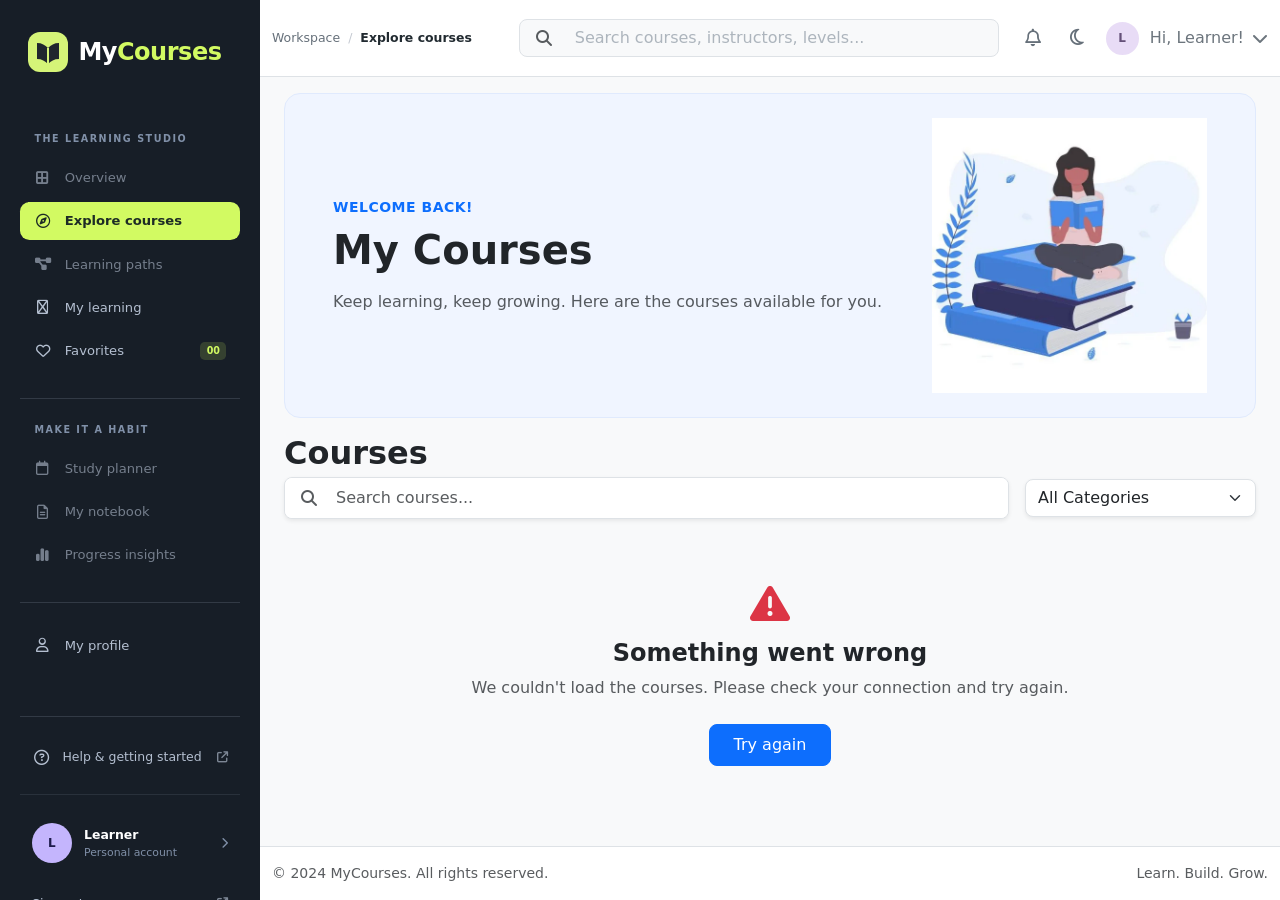
==== index.html @ ee472034 "feat: integrate ImpactMojo courses API with normalization layer and handle optional fields" ====
<!DOCTYPE html>
<html lang="en">
<head>
    <meta charset="UTF-8">
    <meta name="viewport" content="width=device-width, initial-scale=1.0">
    <title>Student Courses Dashboard</title>
    <link href="https://cdn.jsdelivr.net/npm/bootstrap@5.3.2/dist/css/bootstrap.min.css" rel="stylesheet">
    <link rel="stylesheet" href="https://cdnjs.cloudflare.com/ajax/libs/font-awesome/6.4.0/css/all.min.css">
    <link rel="stylesheet" href="css/style.css">
    <link rel="stylesheet" href="css/cards.css">
    <link rel="stylesheet" href="css/sidebar.css">
</head>
<body class="bg-light">
    <div class="app-shell">
        <aside class="sidebar-nav" id="mainSidebar" data-sidebar data-current="explore"></aside>

        <div class="app-content">
            <header class="navbar navbar-light bg-white border-bottom py-3 sticky-top">
                <div class="container">
                    <div class="header-container d-flex w-100 align-items-center gap-2 gap-md-3">

                        <button class="navbar-toggler border-0 shadow-none d-md-none flex-shrink-0"
                                type="button"
                                data-sidebar-toggle="mainSidebar"
                                aria-controls="mainSidebar"
                                aria-expanded="false"
                                aria-label="Toggle navigation">
                            <span class="navbar-toggler-icon"></span>
                        </button>

                        <nav class="app-breadcrumb" data-breadcrumb aria-label="Breadcrumb"></nav>

                        <div class="header-search" dir="ltr">
                            <div class="input-group rounded-3 overflow-hidden border bg-light">
                                <span class="input-group-text bg-transparent border-0 ps-3 text-muted">
                                    <i class="fa-solid fa-magnifying-glass"></i>
                                </span>
                                <input type="search"
                                       class="form-control border-0 shadow-none bg-transparent"
                                       placeholder="Search courses, instructors, levels..."
                                       aria-label="Global search">
                            </div>
                        </div>

                        <div class="header-actions">
                        <button class="app-icon-btn" type="button" aria-label="Notifications">
                            <i class="fa-regular fa-bell" aria-hidden="true"></i>
                        </button>

                        <button class="app-theme-toggle" type="button" aria-label="Toggle theme">
                            <i class="fa-regular fa-moon" aria-hidden="true"></i>
                        </button>

                            <div class="profile-section d-flex align-items-center gap-2 cursor-pointer flex-shrink-0">
                                <div class="avatar-icon">
                                    <span class="avatar-initials" id="header-avatar">L</span>
                                </div>
                                <span class="fw-medium text-secondary fs-6 d-none d-lg-inline" id="header-greeting-name">Hi, Learner!</span>
                                <i class="fa-solid fa-chevron-down text-secondary fs-6 d-none d-lg-inline"></i>
                            </div>
                        </div>

                    </div>
                </div>
            </header>

            <main class="app-main">
                <section class="container my-3">
                    <div class="welcome-card rounded-4 py-3 px-4 py-md-4 px-md-5">
                        <div class="row align-items-center gy-4">
                            <div class="col-12 col-md-7 col-lg-8">
                                <span class="welcome-badge fw-bold text-uppercase small d-block mb-2">
                                    WELCOME BACK!
                                </span>
                                <h1 class="fw-bold text-dark display-6 mb-3">
                                    My Courses
                                </h1>
                                <p class="text-muted fs-6 mb-0 pe-md-4">
                                    Keep learning, keep growing. Here are the courses available for you.
                                </p>
                            </div>

                            <div class="col-12 col-md-5 col-lg-4 text-center text-md-end">
                                <div class="book-img-wrapper">
                                    <img src="assets/images/hero-img.webp" alt="Online learning and courses illustration" class="book-img">
                                </div>
                            </div>
                        </div>
                    </div>
                </section>

                <section class="container my-3">
                    <h2 class="fw-bold text-dark mb-1">Courses</h2>
                    <p class="text-muted fs-6 mb-3 d-block d-lg-none">Discover and learn new skills</p>

                    <div class="row g-3 align-items-center">
                        <div class="col-12 col-md-8 col-lg-9">
                            <div class="input-group search-bar rounded-3 overflow-hidden border bg-white shadow-sm">
                                <span class="input-group-text bg-white border-0 ps-3 text-muted">
                                    <i class="fa-solid fa-magnifying-glass"></i>
                                </span>
                                <input type="text" id="search-input" class="form-control border-0 shadow-none py-2 px-2 text-muted" placeholder="Search courses...">
                                <button id="clear-search" class="btn btn-white border-0 text-muted d-none" type="button" aria-label="Clear search input">
                                    <i class="fa-solid fa-times"></i>
                                </button>
                            </div>
                        </div>

                        <div class="col-12 col-md-4 col-lg-3">
                            <select id="category-filter" class="form-select rounded-3 border shadow-sm" aria-label="Filter by category">
    <option value="All" selected>All Categories</option>
</select>
                        </div>
                    </div>
                </section>

                <section class="container my-3">
                    <div class="row g-4" id="courses-container"></div>
                    <div id="no-results" class="d-none text-center py-5 my-5">
                        <i class="fa-solid fa-magnifying-glass fs-1 text-primary-subtle mb-4"></i>
                        <h4 class="fw-bold text-dark mb-3">No courses found</h4>
                        <p class="text-muted mb-3">Try a different search term or choose another category.</p>
                        <button id="clear-filters" class="btn btn-outline-primary rounded-3 px-4 py-2 fw-medium" type="button">
                            Clear filters
                        </button>
                    </div>
                </section>
            </main>

            <footer class="bg-white border-top py-3 mt-auto">
                <div class="container d-flex flex-column flex-md-row justify-content-between align-items-center gap-2">
                    <span class="text-muted small">&copy; 2024 MyCourses. All rights reserved.</span>
                    <span class="text-muted small">Learn. Build. Grow.</span>
                </div>
            </footer>
        </div>
    </div>

    <div class="modal fade" id="course-details-modal" tabindex="-1" aria-labelledby="modal-title" aria-hidden="true">
        <div class="modal-dialog modal-dialog-centered modal-dialog-scrollable">
            <div class="modal-content rounded-4 border-0 shadow">
                <div class="modal-header">
                    <button type="button" class="btn-close ms-auto" data-bs-dismiss="modal" aria-label="Close"></button>
                </div>
                <div class="modal-body pt-0 px-4 pb-4">
                    <div class="row g-3 mb-4">
                        <div class="col-12 col-md-auto d-flex justify-content-center justify-content-md-start">
                            <div id="modal-icon"></div>
                        </div>
                        <div class="col-12 col-md">
                            <div class="text-center text-md-start mb-3">
                                <h4 id="modal-title" class="fw-bold text-dark mb-2"></h4>
                                <span id="modal-category-badge"></span>
                            </div>
                            <div class="d-flex flex-column gap-3">
                                <div class="modal-info-row">
                                    <i class="fa-solid fa-user text-secondary modal-icon-fixed"></i>
                                    <span class="label">Instructor</span>
                                    <span id="modal-instructor" class="value"></span>
                                </div>
                                <div class="modal-info-row">
                                    <i class="fa-solid fa-clock text-secondary modal-icon-fixed"></i>
                                    <span class="label">Duration</span>
                                    <span id="modal-duration" class="value"></span>
                                </div>
                                <div class="modal-info-row">
                                    <i class="fa-solid fa-chart-bar text-secondary modal-icon-fixed"></i>
                                    <span class="label">Level</span>
                                    <span id="modal-level" class="value"></span>
                                </div>
                            </div>
                        </div>
                    </div>
                    <hr class="my-3">
                    <div>
                        <h6 class="fw-bold text-dark mb-2">Description</h6>
                        <p id="modal-description" class="text-muted mb-0"></p>
                    </div>
                </div>
                <div class="modal-footer border-0 pt-0 px-4 pb-4 justify-content-center justify-content-md-end">
                    <button type="button" class="btn btn-primary rounded-3 fw-medium modal-close-btn" data-bs-dismiss="modal">Close</button>
                </div>
            </div>
        </div>
    </div>

    <script src="https://cdn.jsdelivr.net/npm/bootstrap@5.3.2/dist/js/bootstrap.bundle.min.js"></script>
    <script src="js/api.js"></script>
    <script src="js/profile-storage.js"></script>
    <script src="js/navigation.js"></script>
    <script src="js/course-card.js"></script>
    <script src="js/favorites-storage.js"></script>
    <script src="js/courses-api.js"></script>
    <script src="js/script.js"></script>
</body>
</html>
---- css/style.css ----
/* ==========================================================================
   Global Styles (style.css)
   ========================================================================== */

/* ----- Utilities ----- */
.cursor-pointer {
    cursor: pointer;
}

/* ==========================================================================
   Welcome Section (FED-04)
   ========================================================================== */
.welcome-card {
    background-color: #f0f5ff;
    border: 1px solid #e0eafd;
}

.welcome-badge {
    color: #0d6efd;
    letter-spacing: 0.5px;
}

.book-img-wrapper {
    width: 100%;
    max-width: 280px;
    margin: 0 auto;
}

@media (min-width: 768px) {
    .book-img-wrapper {
        margin: 0 0 0 auto;
    }
}

.book-img {
    width: 100%;
    height: auto;
    object-fit: contain;
    display: block;
}

@media (max-width: 767.98px) {
    .profile-section {
        margin-left: auto;
    }
}

/* ==========================================================================
   Courses Section (FED-09)
   ========================================================================== */
.card {
    padding: 1.5rem !important;
}

.card-title {
    margin-top: 0;
    line-height: 1.2;
}

.card .d-flex.align-items-center.gap-4.text-muted.small.mb-0 > div {
    white-space: nowrap;
}

.course-content {
    gap: 16px;
}

.course-header {
    display: grid;
    grid-template-columns: 80px 1fr;
    gap: 16px;
    align-items: start;
}

.course-icon,
.course-icon-mobile {
    width: 75px;
    height: 75px;
    font-size: 2.2rem;
}

.course-icon.bg-danger-subtle,
.course-icon-mobile.bg-danger-subtle {
    font-size: 1.6rem;
    font-weight: 800;
}

.course-info {
    min-width: 0;
}

.course-details {
    display: flex;
    flex-direction: column;
    gap: 12px;
}

.instructor,
.course-meta {
    color: #6c757d;
    font-size: 14px;
}

.instructor i,
.course-meta i {
    margin-right: 8px;
    width: 14px;
}

@media (min-width: 768px) and (max-width: 991.98px) {
    .card {
        padding: 1rem !important;
    }

    .course-content {
        display: grid;
        grid-template-columns: 56px 1fr;
        column-gap: 12px;
        row-gap: 8px;
    }

    .course-header {
        display: contents;
    }

    .course-icon {
        grid-column: 1;
        grid-row: 1;
        width: 56px;
        height: 56px;
        font-size: 1.5rem;
    }

    .course-icon.bg-danger-subtle {
        font-size: 1.1rem;
    }

    .course-info {
        grid-column: 2;
        grid-row: 1;
    }

    .course-details {
        grid-column: 2;
        grid-row: 2;
        gap: 6px;
    }

    .card-title {
        font-size: 1rem;
        line-height: 1.25;
        margin-bottom: 4px;
    }

    .instructor,
    .course-meta {
        font-size: 12px;
    }

    .instructor i,
    .course-meta i {
        margin-right: 4px;
        width: 12px;
    }

    .course-meta {
        gap: 8px !important;
    }

    .instructor,
    .course-meta > div {
        white-space: nowrap;
    }
}

@media (min-width: 992px) {
    .course-content {
        height: 100%;
    }

    .course-header {
        display: grid;
        grid-template-columns: 80px 1fr;
        gap: 16px;
    }

    .course-details {
        margin-top: auto;
    }

    .instructor {
        margin-bottom: 4px;
    }
}

/* ==========================================================================
   Course Details Modal (FED-22)
   ========================================================================== */
#course-details-modal .modal-header {
    border-bottom: none;
    padding: 0.5rem 1rem;
}

#course-details-modal .btn-close {
    font-size: 0.9rem;
    opacity: 0.85;
    transition: opacity 0.2s ease;
    padding: 1rem;
    margin: -0.5rem -0.5rem -0.5rem 0;
}

#course-details-modal .btn-close:hover {
    opacity: 1;
}

#course-details-modal .course-icon {
    width: 72px;
    height: 72px;
    font-size: 2rem;
}

.modal-info-row {
    display: flex;
    align-items: center;
    gap: 0.75rem;
}

.modal-info-row .label {
    color: #6c757d;
    min-width: 90px;
}

.modal-info-row .value {
    font-weight: 500;
    color: #212529;
}

.modal-icon-fixed {
    width: 20px;
    text-align: center;
}

.modal-close-btn {
    width: 100%;
}

@media (min-width: 768px) {
    .modal-close-btn {
        width: auto;
        padding-left: 2.5rem;
        padding-right: 2.5rem;
    }
}

/* ==========================================================================
   App Layout — Variables (FED-25)
   ========================================================================== */
:root {
    --app-header-height: 77px;
    --app-sidebar-width: 250px;
    --app-sidebar-width-lg: 260px;
    --app-green: #c4e538;
    --app-green-dark: #496714;
    --app-green-bg: #e8f3e0;
    --app-ink: #212a30;
    --app-muted: #66707a;
}

header.navbar {
    min-height: var(--app-header-height);
    box-sizing: border-box;
}

.app-main {
    flex: 1;
    min-width: 0;
}

@media (max-width: 767.98px) {
    .app-layout {
        min-height: calc(100vh - var(--app-header-height));
    }
}

/* ==========================================================================
   Header Search (FED-36)
   ========================================================================== */
.header-container {
    flex-wrap: nowrap;
    gap: 0.5rem;
    row-gap: 0;
}

.header-search {
    order: 0;
    flex: 1 1 auto;
    min-width: 0;
}

@media (min-width: 768px) {
    .header-search {
        flex: 0 1 480px;
        margin-left: auto;
        max-width: 480px;
    }
}

.header-search .input-group {
    transition: background-color 0.2s ease, border-color 0.2s ease;
}

.header-search .input-group:focus-within {
    background-color: #fff !important;
    border-color: #0d6efd !important;
    box-shadow: 0 0 0 0.15rem rgba(13, 110, 253, 0.15);
}

.header-search .form-control::placeholder {
    color: #adb5bd;
}

.header-search .form-control:focus {
    box-shadow: none;
    border-color: transparent;
}

/* ==========================================================================
   App Main Containers
   ========================================================================== */
.app-main > .container {
    max-width: 100%;
    padding-inline: 24px;
}

@media (min-width: 1200px) {
    .app-main > .container {
        max-width: 1200px;
    }
}

@media (min-width: 1440px) {
    .app-main > .container {
        max-width: 1320px;
    }
}

/* ==========================================================================
   Header Avatar — Learning Studio style
   ========================================================================== */
.avatar-icon {
    align-items: center;
    background-color: #e8dcf6;
    border: 3px solid #ffffff;
    border-radius: 50%;
    box-shadow: none;
    display: inline-flex;
    flex-shrink: 0;
    height: 39px;
    justify-content: center;
    width: 39px;
}

.avatar-initials {
    color: #645078;
    font-size: 0.75rem;
    font-weight: 700;
    letter-spacing: 0.02em;
    line-height: 1;
    text-transform: uppercase;
}

/* ==========================================================================
   App Breadcrumb (Header)
   ========================================================================== */
.app-breadcrumb {
    align-items: center;
    display: flex;
    font-size: 0.78rem;
    gap: 0.5rem;
    white-space: nowrap;
}

.app-breadcrumb-root {
    color: var(--app-muted, #66707a);
}

.app-breadcrumb-sep {
    color: #c4c9d1;
}

.app-breadcrumb-current {
    color: var(--app-ink, #212a30);
    font-weight: 600;
}

@media (max-width: 1199.98px) {
    .app-breadcrumb {
        display: none;
    }
}
        
/* ==========================================================================
   Header Actions — Icon Buttons
   ========================================================================== */
.header-actions {
    align-items: center;
    display: flex;
    flex-shrink: 0;
    gap: 0.5rem;
}

/* Notification bell */
.app-icon-btn {
    align-items: center;
    background: transparent;
    border: 0;
    border-radius: 50%;
    color: var(--app-muted, #66707a);
    cursor: pointer;
    display: inline-flex;
    flex-shrink: 0;
    font-size: 1.1rem;
    height: 2.25rem;
    justify-content: center;
    position: relative;
    transition: background-color 0.2s ease, color 0.2s ease;
    width: 2.25rem;
}

.app-icon-btn:hover {
    background: #f2f4f7;
    color: var(--app-ink, #212a30);
}

/* Optional notification dot */
.app-icon-btn--has-dot::after {
    background: #d2fa62;
    border: 2px solid #fff;
    border-radius: 50%;
    content: '';
    height: 0.5rem;
    position: absolute;
    right: 0.4rem;
    top: 0.35rem;
    width: 0.5rem;
}

/* Theme toggle (moon) */
.app-theme-toggle {
    align-items: center;
    background: transparent;
    border: 0;
    border-radius: 50%;
    color: var(--app-muted, #66707a);
    cursor: pointer;
    display: inline-flex;
    flex-shrink: 0;
    font-size: 1.15rem;
    height: 2.25rem;
    justify-content: center;
    transition: background-color 0.2s ease, color 0.2s ease;
    width: 2.25rem;
}

.app-theme-toggle:hover {
    background: #f2f4f7;
    color: var(--app-ink, #212a30);
}

@media (max-width: 767.98px) {
    .app-icon-btn {
        display: none;
    }

    .header-search {
        flex: 1 1 auto;
    }
}

@media (max-width: 767.98px) {
    .app-icon-btn {
        display: none;
    }
}
/* ==========================================================================
   Skeleton Loading
   ========================================================================== */
.skeleton-box {
    background: linear-gradient(90deg, #eef1f4 0%, #f7f9fb 50%, #eef1f4 100%);
    background-size: 200% 100%;
    border-radius: 0.35rem;
    animation: skeleton-shimmer 1.4s ease-in-out infinite;
}

.skeleton-square {
    height: 3.5rem;
    width: 3.5rem;
    border-radius: 0.75rem;
}

.skeleton-line {
    height: 0.8rem;
    margin-bottom: 0.5rem;
}

.skeleton-line--short {
    width: 40%;
}

@keyframes skeleton-shimmer {
    0%   { background-position: 200% 0; }
    100% { background-position: -200% 0; }
}
---- css/cards.css ----
/* ==========================================================================
   Shared Learning & Course Cards (.ml-card)
   Used in My Learning and Favorites pages
   ========================================================================== */

/* ----- Card Container ----- */
.ml-card {
    background: #fff;
    border: 1px solid #dee2e6;
    border-radius: 1.25rem;
    display: flex;
    flex-direction: column;
    overflow: hidden;
    padding: 0.625rem;
    min-width: 0;
    width: 100%;
}

/* ----- Banner ----- */
.ml-card-banner {
    background: #f5ddce;
    border-radius: 0.9rem;
    min-height: 14rem;
    overflow: hidden;
    padding: 1rem;
    position: relative;
}

.ml-card-banner--purple {
    background: #e5def4;
}

.ml-card-banner--blue {
    background: #d9edf6;
}

.ml-card-tag,
.ml-card-favorite {
    background: rgba(255, 255, 255, 0.82);
    border: 0;
    border-radius: 0.5rem;
    color: #59615b;
    font-size: 0.7rem;
    font-weight: 700;
    padding: 0.4rem 0.65rem;
    position: absolute;
    z-index: 1;
}

.ml-card-tag {
    left: 1rem;
    top: 1rem;
}

.ml-card-favorite {
    border-radius: 50%;
    cursor: pointer;
    font-size: 1rem;
    height: 2.7rem;
    padding: 0;
    right: 1rem;
    top: 0.75rem;
    width: 2.7rem;
}

.ml-card-favorite.is-active,
.ml-card-favorite.is-active i {
    color: rgb(161, 72, 95);
}

/* ----- Banner Art ----- */
.ml-card-editor-art {
    align-items: end;
    bottom: 1.2rem;
    display: flex;
    gap: 1.25rem;
    left: 2rem;
    position: absolute;
    right: 2rem;
}

@media (max-width: 575.98px) {
    .ml-card-editor-art {
        left: 1.5rem;
        right: 1.5rem;
    }
}

.ml-card-tech-badge {
    align-items: center;
    background: rgba(255, 255, 255, 0.7);
    border-radius: 1rem;
    color: #9a6847;
    display: flex;
    flex: 0 0 4.5rem;
    font-size: 2rem;
    height: 4.5rem;
    justify-content: center;
    transform: rotate(8deg);
}

.ml-card-banner--purple .ml-card-tech-badge {
    color: #805aa0;
}

.ml-card-banner--blue .ml-card-tech-badge {
    color: #5d9fbd;
}

.ml-card-editor {
    background: rgba(255, 255, 255, 0.85);
    border-radius: 0.65rem;
    box-shadow: 0.5rem 0.5rem 0 rgba(0, 0, 0, 0.08);
    color: #a16443;
    display: flex;
    flex: 1;
    flex-direction: column;
    gap: 1.3rem;
    min-height: 8.75rem;
    min-width: 0;
    padding: 1rem;
    transform: rotate(-9deg);
}

.ml-card-banner--purple .ml-card-editor {
    color: #76508b;
}

.ml-card-banner--blue .ml-card-editor {
    color: #4f8cad;
}

.ml-card-editor-dots {
    color: #a5a5a5;
    font-size: 0.75rem;
    letter-spacing: 0.3rem;
}

.ml-card-editor-code {
    font-family: ui-monospace, 'SF Mono', Consolas, 'Courier New', monospace;
    font-size: clamp(0.65rem, 1vw, 0.8rem);
}

/* ----- Card Body ----- */
.ml-card-body {
    display: flex;
    flex: 1;
    flex-direction: column;
    gap: 1rem;
    padding: 1.4rem 1rem 1rem;
}

.ml-card-meta {
    align-items: center;
    display: flex;
    justify-content: space-between;
}

.ml-card-category {
    color: #647d1d;
    font-size: 0.7rem;
    font-weight: 700;
    letter-spacing: 0.05em;
    text-transform: uppercase;
}

.ml-card-rating {
    color: #536273;
    font-size: 0.8rem;
    font-weight: 600;
}

.ml-card-rating i {
    color: #d2a33d;
    margin-right: 0.3rem;
}

.ml-card-title {
    color: #212529;
    font-size: 1.15rem;
    font-weight: 700;
    margin: 0;
}

.ml-card-instructor {
    align-items: center;
    color: #68707a;
    display: flex;
    font-size: 0.85rem;
    gap: 0.55rem;
}

.ml-card-avatar {
    align-items: center;
    background: #f1eee7;
    border-radius: 50%;
    color: #806a4c;
    display: flex;
    font-size: 0.62rem;
    font-weight: 700;
    height: 1.8rem;
    justify-content: center;
    width: 1.8rem;
}

/* ----- Progress ----- */
.ml-card-progress {
    align-items: center;
    display: flex;
    gap: 0.75rem;
    margin-top: auto;
}

.ml-card-progress-track {
    background: #e7eadf;
    border-radius: 10rem;
    flex: 1;
    height: 0.4rem;
    overflow: hidden;
}

.ml-card-progress-fill {
    background: #8ba354;
    border-radius: inherit;
    height: 100%;
    width: var(--progress);
}

.ml-card-progress-label {
    color: #586235;
    font-size: 0.75rem;
    white-space: nowrap;
}

/* ----- Action Footer ----- */
.ml-card-footer {
    padding: 0 1rem 1rem;
}

.ml-card-action {
    background: var(--app-ink, #252d31);
    border: 0;
    border-radius: 0.75rem;
    color: #fff;
    cursor: pointer;
    font-size: 0.9rem;
    font-weight: 700;
    min-height: 3.35rem;
    width: 100%;
}

.ml-card-action i {
    margin-right: 0.7rem;
}
---- css/sidebar.css ----
/* ==========================================================================
   Sidebar Navigation (FED-29)
   ========================================================================== */

/* ==========================================================================
   1. App Shell — Layout
   ========================================================================== */
.app-shell {
    display: grid;
    grid-template-columns: 1fr;
    min-height: 100vh;
}

@media (min-width: 768px) {
    .app-shell {
        grid-template-columns: 250px 1fr;
    }
}

@media (min-width: 1200px) {
    .app-shell {
        grid-template-columns: var(--app-sidebar-width-lg) 1fr;
    }
}

.app-content {
    display: flex;
    flex-direction: column;
    min-width: 0;
    min-height: 100vh;
}

/* ==========================================================================
   2. Sidebar Base
   ========================================================================== */
.sidebar-nav {
    background: #171e27;
    color: #aeb9cb;
    padding: 1.75rem 1.25rem;
    z-index: 1040;
    scrollbar-color: #3a4454 transparent;
    scrollbar-width: thin;
}

.sidebar-nav::-webkit-scrollbar {
    width: 6px;
}

.sidebar-nav::-webkit-scrollbar-track {
    background: transparent;
}

.sidebar-nav::-webkit-scrollbar-thumb {
    background: #3a4454;
    border-radius: 3px;
}

.sidebar-nav::-webkit-scrollbar-thumb:hover {
    background: #4a5464;
}

@media (min-width: 768px) {
    .sidebar-nav {
        position: sticky;
        top: 0;
        height: 100vh;
        overflow-y: auto;
    }
}

/* ==========================================================================
   3. Logo
   ========================================================================== */
.sidebar-logo {
    align-items: center;
    display: flex;
    gap: 0.65rem;
    margin-bottom: 1.75rem;
    padding: 0.25rem 0.5rem;
    text-decoration: none;
}

.sidebar-logo-img {
    display: block;
    flex-shrink: 0;
    height: 40px;
    width: 40px;
}

.sidebar-logo-text {
    color: #fff;
    font-size: 1.5rem;
    font-weight: 700;
    letter-spacing: -0.02em;
    white-space: nowrap;
}

.sidebar-logo-text-courses {
    color: #d2fa62;
}

/* ==========================================================================
   4. Groups
   ========================================================================== */
.sidebar-nav-content {
    display: flex;
    flex-direction: column;
    gap: 1.75rem;
}

.sidebar-nav-group + .sidebar-nav-group {
    border-top: 1px solid rgba(174, 185, 203, 0.18);
    padding-top: 1.5rem;
}

.sidebar-nav-group-label {
    color: #8090a8;
    font-size: 0.6rem;
    font-weight: 700;
    letter-spacing: 0.16em;
    margin: 0 0 0.8rem 0.9rem;
    text-transform: uppercase;
}

.sidebar-nav-list {
    display: flex;
    flex-direction: column;
    gap: 0.35rem;
}

/* ==========================================================================
   5. Items
   ========================================================================== */
.sidebar-nav-item {
    align-items: center;
    border-radius: 0.6rem;
    color: #b4bfd0;
    display: flex;
    font-size: 0.82rem;
    gap: 0.8rem;
    min-height: 2.35rem;
    padding: 0.5rem 0.85rem;
    text-decoration: none;
    transition: background-color 0.2s ease, color 0.2s ease;
}

.sidebar-nav-item i {
    flex: 0 0 1.15rem;
    font-size: 0.9rem;
    text-align: center;
}

.sidebar-nav-item:hover,
.sidebar-nav-item:focus-visible {
    background: rgba(255, 255, 255, 0.08);
    color: #fff;
}

.sidebar-nav-item.active {
    background: #d2fa62;
    color: #1d2b25;
    font-weight: 700;
}

.sidebar-nav-item--disabled {
    cursor: not-allowed;
    opacity: 0.6;
}

.sidebar-nav-item--disabled:hover {
    background: transparent;
    color: #b4bfd0;
}

.sidebar-nav-label {
    flex: 1;
    white-space: nowrap;
}

/* ==========================================================================
   6. Badge
   ========================================================================== */
.sidebar-nav-badge {
    background: rgba(210, 250, 98, 0.16);
    border-radius: 0.3rem;
    color: #d2fa62;
    flex-shrink: 0;
    font-size: 0.6rem;
    font-weight: 700;
    line-height: 1;
    padding: 0.25rem 0.4rem;
}

.sidebar-nav-item.active .sidebar-nav-badge {
    background: rgba(29, 43, 37, 0.12);
    color: #1d2b25;
}

/* ==========================================================================
   7. Footer (Links + User)
   ========================================================================== */
.sidebar-footer {
    border-top: 1px solid rgba(174, 185, 203, 0.18);
    display: flex;
    flex-direction: column;
    gap: 1rem;
    margin-top: 1.5rem;
    padding-top: 1.5rem;
}

.sidebar-footer-divider {
    border-top: 1px solid rgba(174, 185, 203, 0.12);
    margin: 0.25rem 0;
}

.sidebar-footer-link {
    align-items: center;
    border-radius: 0.5rem;
    color: #b4bfd0;
    display: flex;
    font-size: 0.78rem;
    gap: 0.75rem;
    padding: 0.45rem 0.75rem;
    text-decoration: none;
    transition: background-color 0.2s ease, color 0.2s ease;
}

.sidebar-footer-link:hover,
.sidebar-footer-link:focus-visible {
    background: rgba(255, 255, 255, 0.08);
    color: #fff;
}

.sidebar-footer-link i:first-child {
    flex: 0 0 1.15rem;
    font-size: 0.95rem;
    text-align: center;
}

.sidebar-footer-link-trailing {
    font-size: 0.7rem;
    margin-left: auto;
    opacity: 0.65;
}

.sidebar-user {
    align-items: center;
    border-radius: 0.65rem;
    display: flex;
    gap: 0.75rem;
    padding: 0.5rem 0.75rem;
    text-decoration: none;
    transition: background-color 0.2s ease;
}

.sidebar-user:hover {
    background: rgba(255, 255, 255, 0.06);
}

.sidebar-user-avatar {
    align-items: center;
    background: #c4b5fd;
    border-radius: 50%;
    color: #1e1b4b;
    display: flex;
    flex: 0 0 2.5rem;
    font-size: 0.75rem;
    font-weight: 700;
    height: 2.5rem;
    justify-content: center;
    letter-spacing: 0.02em;
    width: 2.5rem;
}

.sidebar-user-info {
    display: flex;
    flex: 1;
    flex-direction: column;
    min-width: 0;
}

.sidebar-user-name {
    color: #fff;
    font-size: 0.78rem;
    font-weight: 700;
    overflow: hidden;
    text-overflow: ellipsis;
    white-space: nowrap;
}

.sidebar-user-role {
    color: #8090a8;
    font-size: 0.68rem;
}

.sidebar-user-chevron {
    color: #8090a8;
    flex-shrink: 0;
    font-size: 0.7rem;
}

/* ==========================================================================
   8. Close Button & Backdrop (hidden by default)
   ========================================================================== */
.sidebar-nav-close,
.sidebar-backdrop {
    display: none;
}

/* ==========================================================================
   9. Mobile: Overlay
   ========================================================================== */
@media (max-width: 767.98px) {
    .sidebar-nav {
        bottom: 0;
        box-shadow: 0 0 2rem rgba(0, 0, 0, 0.25);
        left: 0;
        overflow-y: auto;
        padding: 1.5rem 1.25rem;
        position: fixed;
        top: 0;
        transform: translateX(-105%);
        transition: transform 0.25s ease;
        width: min(18rem, 86vw);
    }

    .sidebar-nav.is-open {
        transform: translateX(0);
    }

    body.sidebar-is-open {
        overflow: hidden;
    }

    .sidebar-backdrop {
        background: rgba(10, 14, 20, 0.5);
        display: block;
        inset: 0;
        opacity: 0;
        pointer-events: none;
        position: fixed;
        transition: opacity 0.25s ease;
        z-index: 1030;
    }

    .sidebar-backdrop.is-visible {
        opacity: 1;
        pointer-events: auto;
    }

    .sidebar-nav-close {
        align-items: center;
        background: transparent;
        border: 0;
        color: #fff;
        display: flex;
        font-size: 1.15rem;
        justify-content: center;
        margin: 0 0 1.25rem auto;
        min-height: 2.25rem;
        width: 2.25rem;
    }
}

/* ==========================================================================
   10. Responsive Adjustments — Tablet & Mobile (compact)
   ========================================================================== */
@media (max-width: 1199.98px) {
    .sidebar-nav-item {
        font-size: 0.78rem;
        gap: 0.75rem;
        min-height: 2.25rem;
        padding: 0.45rem 0.8rem;
    }

    .sidebar-nav-item i {
        flex: 0 0 1.1rem;
        font-size: 0.85rem;
    }

    .sidebar-nav-group-label {
        font-size: 0.58rem;
        letter-spacing: 0.14em;
        margin-bottom: 0.7rem;
    }

    .sidebar-nav-badge {
        font-size: 0.55rem;
        padding: 0.22rem 0.38rem;
    }

    .sidebar-logo-img {
        height: 38px;
        width: 38px;
    }

    .sidebar-logo-text {
        font-size: 1.3rem;
    }
}

/* ==========================================================================
   11. Responsive Adjustments — Tablet & Desktop (prevent text wrapping)
   ========================================================================== */
@media (min-width: 768px) {
    .sidebar-footer-link span,
    .sidebar-user-info {
        min-width: 0;
        overflow: hidden;
    }

    .sidebar-footer-link,
    .sidebar-user {
        flex-wrap: nowrap;
    }

    .sidebar-footer-link span,
    .sidebar-user-name,
    .sidebar-user-role {
        text-overflow: ellipsis;
        white-space: nowrap;
    }
}
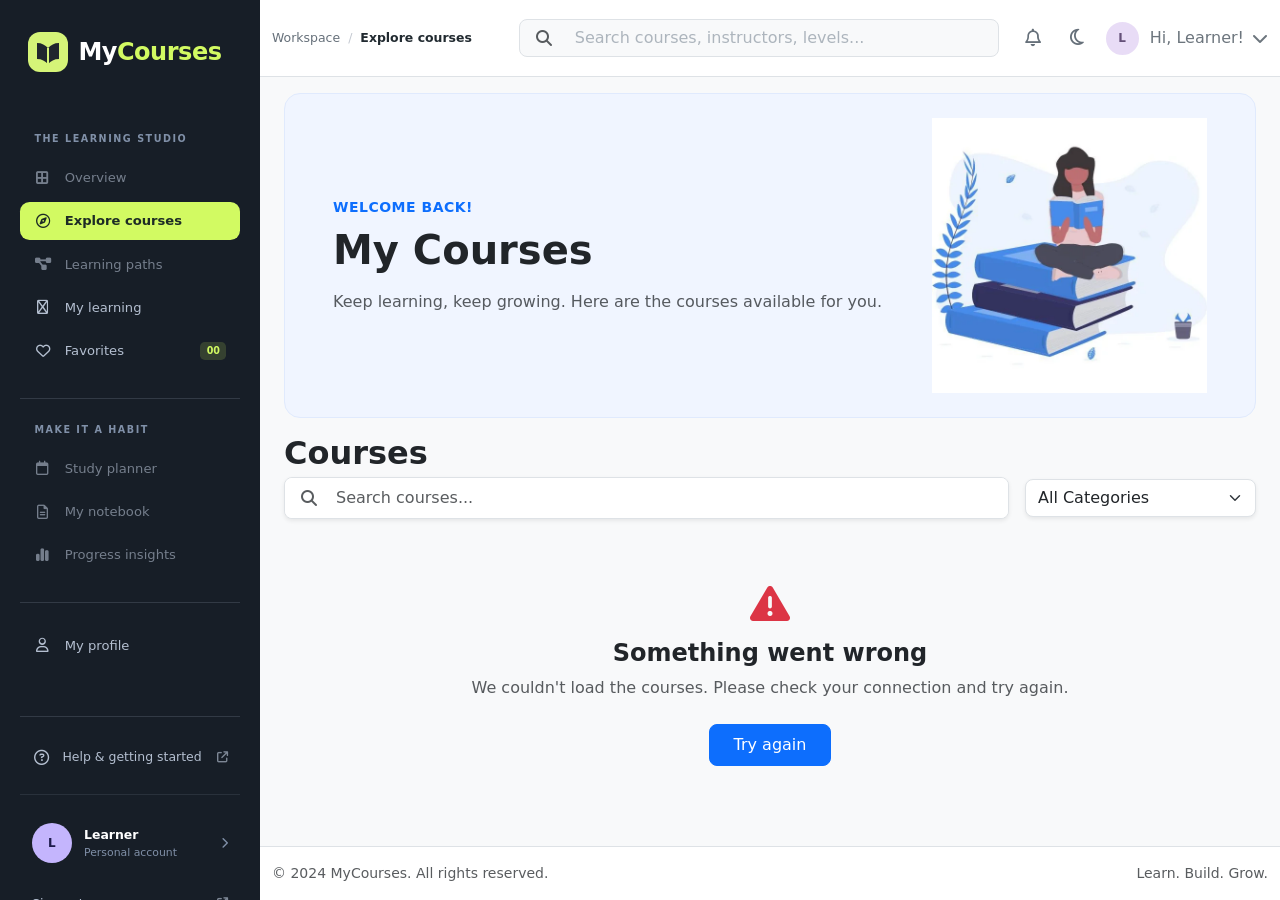
==== commit e36871dc: "feat: integrate ImpactMojo courses API with normalization layer and handle optional fields" ====
--- a/index.html
+++ b/index.html
@@ -172,10 +172,10 @@
                         </div>
                     </div>
                     <hr class="my-3">
-                    <div>
-                        <h6 class="fw-bold text-dark mb-2">Description</h6>
-                        <p id="modal-description" class="text-muted mb-0"></p>
-                    </div>
+<div id="modal-description-block">
+    <h6 class="fw-bold text-dark mb-2">Description</h6>
+    <p id="modal-description" class="text-muted mb-0"></p>
+</div>
                 </div>
                 <div class="modal-footer border-0 pt-0 px-4 pb-4 justify-content-center justify-content-md-end">
                     <button type="button" class="btn btn-primary rounded-3 fw-medium modal-close-btn" data-bs-dismiss="modal">Close</button>
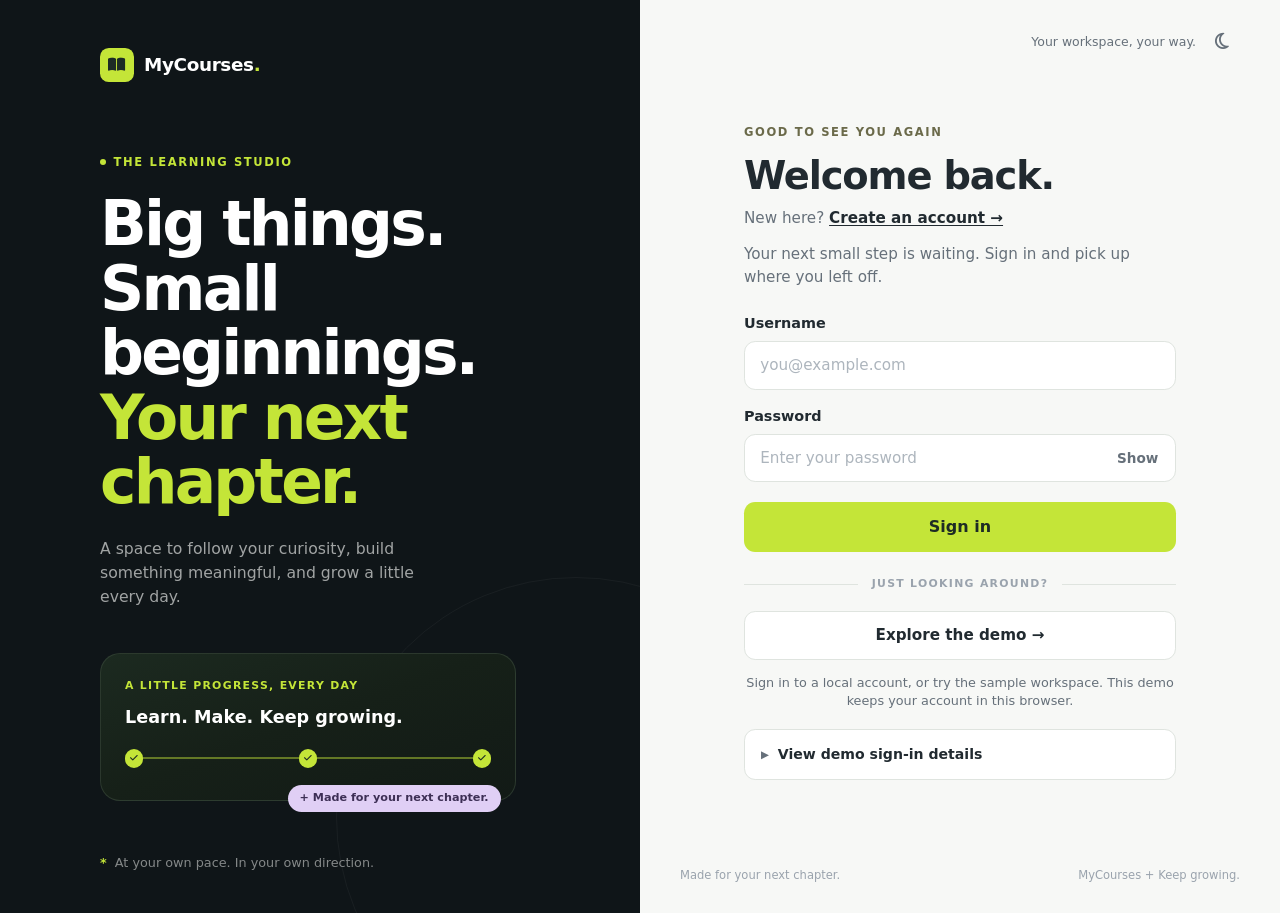
==== commit b84a5745: "FED add signout integrauon" ====
--- a/index.html
+++ b/index.html
@@ -4,11 +4,31 @@
     <meta charset="UTF-8">
     <meta name="viewport" content="width=device-width, initial-scale=1.0">
     <title>Student Courses Dashboard</title>
+    <!-- FED-40 — apply appearance before first paint to prevent FOUC -->
+<script>
+    (function () {
+        try {
+            var stored = localStorage.getItem('mycourses:appearance');
+            var resolved = stored;
+            if (stored !== 'light' && stored !== 'dark') {
+                resolved = window.matchMedia('(prefers-color-scheme: dark)').matches
+                    ? 'dark' : 'light';
+            }
+            document.documentElement.setAttribute('data-bs-theme', resolved);
+        } catch (e) {
+            document.documentElement.setAttribute('data-bs-theme', 'light');
+        }
+    })();
+</script>
+    <script src="js/auth-storage.js"></script>
+    <script src="js/auth-api.js"></script>
+    <script src="js/auth-guard.js"></script>
     <link href="https://cdn.jsdelivr.net/npm/bootstrap@5.3.2/dist/css/bootstrap.min.css" rel="stylesheet">
     <link rel="stylesheet" href="https://cdnjs.cloudflare.com/ajax/libs/font-awesome/6.4.0/css/all.min.css">
     <link rel="stylesheet" href="css/style.css">
     <link rel="stylesheet" href="css/cards.css">
     <link rel="stylesheet" href="css/sidebar.css">
+    <link rel="stylesheet" href="css/appearance.css">
 </head>
 <body class="bg-light">
     <div class="app-shell">
@@ -47,9 +67,10 @@
                             <i class="fa-regular fa-bell" aria-hidden="true"></i>
                         </button>
 
-                        <button class="app-theme-toggle" type="button" aria-label="Toggle theme">
-                            <i class="fa-regular fa-moon" aria-hidden="true"></i>
-                        </button>
+                        <button class="app-theme-toggle" type="button" aria-label="Toggle appearance" data-theme-toggle>
+    <i class="fa-regular fa-moon theme-toggle-moon" aria-hidden="true"></i>
+    <i class="fa-solid fa-sun theme-toggle-sun" aria-hidden="true"></i>
+</button>
 
                             <div class="profile-section d-flex align-items-center gap-2 cursor-pointer flex-shrink-0">
                                 <div class="avatar-icon">
@@ -185,6 +206,7 @@
     </div>
 
     <script src="https://cdn.jsdelivr.net/npm/bootstrap@5.3.2/dist/js/bootstrap.bundle.min.js"></script>
+    <script src="js/theme.js"></script>
     <script src="js/api.js"></script>
     <script src="js/profile-storage.js"></script>
     <script src="js/navigation.js"></script>
--- a/css/appearance.css
+++ b/css/appearance.css
@@ -0,0 +1,720 @@
+/* ==========================================================================
+   Appearance Preferences (FED-40)
+   ========================================================================== */
+/* --------------------------------------------------------------------------
+   1. Semantic token layer
+   -------------------------------------------------------------------------- */
+:root,
+[data-bs-theme="light"] {
+    --appearance-surface:        #ffffff;
+    --appearance-surface-hover:  #f7f8f7;
+    --appearance-surface-sunken: #f2f3f5;
+
+    /* Borders */
+    --appearance-border:         #dfe4df;
+    --appearance-border-strong:  #e6e8e6;
+    --appearance-border-subtle:  #ececec;
+
+    /* Text */
+    --appearance-text:           var(--app-ink, #212a30);
+    --appearance-text-muted:     var(--app-muted, #66707a);
+
+    /* Preview tile surfaces (decorative mockups inside the modal) */
+    --appearance-preview-bg:         #f2f3f5;
+    --appearance-preview-sidebar:    #1a1d21;
+    --appearance-preview-content:    #ffffff;
+    --appearance-preview-toolbar:    #e8ebee;
+    --appearance-preview-card:       #eef1f4;
+
+    /* Radio indicator */
+    --appearance-radio-bg:       #ffffff;
+    --appearance-radio-border:   #c6cdc6;
+
+    /* Accent (brand) */
+    --appearance-accent:         var(--app-green, #c4e538);
+    --appearance-accent-ink:     #1d2b25;
+    --appearance-accent-hover:   #b6d633;
+    --appearance-accent-ring:    rgba(196, 229, 56, 0.2);
+
+    /* Toast — intentionally not theme-reactive (always dark snackbar) */
+    --appearance-toast-bg:       #1a1e22;
+    --appearance-toast-border:   #2f353d;
+    --appearance-toast-text:     #f1f3f5;
+}
+
+[data-bs-theme="dark"] {
+    --appearance-surface:        #1a1e22;
+    --appearance-surface-hover:  #2a3036;
+    --appearance-surface-sunken: #14181c;
+
+    --appearance-border:         #2f353d;
+    --appearance-border-strong:  #2a3036;
+    --appearance-border-subtle:  #232830;
+
+    --appearance-text:           #e6e8e6;
+    --appearance-text-muted:     #9aa3ad;
+
+    --appearance-preview-bg:         #0e1114;
+    --appearance-preview-sidebar:    #05080a;
+    --appearance-preview-content:    #1a1e22;
+    --appearance-preview-toolbar:    #2a3036;
+    --appearance-preview-card:       #262c32;
+
+    --appearance-radio-bg:       #0f1114;
+    --appearance-radio-border:   #3a4149;
+
+    --appearance-accent:         var(--app-green, #c4e538);
+    --appearance-accent-ink:     #1d2b25;
+    --appearance-accent-hover:   #b6d633;
+    --appearance-accent-ring:    rgba(196, 229, 56, 0.2);
+
+    --appearance-toast-bg:       #0f1114;
+    --appearance-toast-border:   #2a3036;
+}
+
+/* --------------------------------------------------------------------------
+   2. Header toggle (icon swap — unchanged behavior, no dark override needed)
+   -------------------------------------------------------------------------- */
+.app-theme-toggle .theme-toggle-sun  { display: none; }
+.app-theme-toggle .theme-toggle-moon { display: none; }
+
+[data-bs-theme="light"] .app-theme-toggle .theme-toggle-moon { display: inline-block; }
+[data-bs-theme="dark"]  .app-theme-toggle .theme-toggle-sun  { display: inline-block; }
+
+/* --------------------------------------------------------------------------
+   3. Profile — Appearance summary card
+   Consumes semantic tokens only. No component-level dark override.
+   -------------------------------------------------------------------------- */
+.profile-appearance-card {
+    align-items: center;
+    background: var(--appearance-surface);
+    border: 1px solid var(--appearance-border-strong);
+    border-radius: 1rem;
+    display: flex;
+    gap: 1.25rem;
+    padding: 1.5rem;
+    margin-bottom: 1.5rem;
+}
+
+.profile-appearance-icon {
+    align-items: center;
+    background: var(--app-green-bg, #e8f3e0);
+    border-radius: 0.75rem;
+    color: var(--app-green-dark, #496714);
+    display: flex;
+    flex: 0 0 3rem;
+    font-size: 1.15rem;
+    height: 3rem;
+    justify-content: center;
+}
+
+.profile-appearance-body {
+    flex: 1;
+    min-width: 0;
+}
+
+.profile-appearance-title {
+    color: var(--appearance-text);
+    font-size: 1.05rem;
+    font-weight: 700;
+    margin: 0 0 0.15rem;
+}
+
+.profile-appearance-subtitle {
+    color: var(--appearance-text-muted);
+    font-size: 0.8rem;
+    margin: 0 0 0.35rem;
+}
+
+.profile-appearance-current {
+    color: var(--appearance-text);
+    font-size: 0.85rem;
+    font-weight: 600;
+    margin: 0;
+}
+
+.profile-appearance-button {
+    align-items: center;
+    background: var(--appearance-surface);
+    border: 1px solid var(--appearance-border);
+    border-radius: 0.6rem;
+    color: var(--appearance-text);
+    cursor: pointer;
+    display: inline-flex;
+    flex-shrink: 0;
+    font-size: 0.82rem;
+    font-weight: 600;
+    gap: 0.5rem;
+    padding: 0.55rem 0.9rem;
+    transition: background-color 0.2s ease, border-color 0.2s ease;
+}
+
+.profile-appearance-button:hover {
+    background: var(--appearance-surface-hover);
+    border-color: var(--appearance-border-strong);
+}
+
+@media (max-width: 575.98px) {
+    .profile-appearance-card {
+        align-items: flex-start;
+        flex-wrap: wrap;
+        gap: 0.85rem;
+        padding: 1.25rem;
+    }
+
+    .profile-appearance-button {
+        width: 100%;
+        justify-content: center;
+    }
+}
+
+/* --------------------------------------------------------------------------
+   4. Appearance Modal
+   -------------------------------------------------------------------------- */
+.appearance-modal {
+    background: var(--appearance-surface);
+    border: 1px solid var(--appearance-border-strong);
+    border-radius: 1.25rem;
+    padding: 1.25rem 1.5rem;
+}
+
+.appearance-modal .modal-header {
+    align-items: flex-start;
+    padding: 0.5rem 0 1rem;
+}
+
+.appearance-modal-eyebrow {
+    color: var(--appearance-text-muted);
+    font-size: 0.7rem;
+    font-weight: 700;
+    letter-spacing: 0.12em;
+    text-transform: uppercase;
+    margin: 0 0 0.5rem;
+}
+
+.appearance-modal-title {
+    color: var(--appearance-text);
+    font-size: clamp(1.35rem, 2.4vw, 1.75rem);
+    font-weight: 700;
+    letter-spacing: -0.02em;
+    margin: 0 0 0.5rem;
+}
+
+.appearance-modal-subtitle {
+    color: var(--appearance-text-muted);
+    font-size: 0.85rem;
+    margin: 0;
+    max-width: 46rem;
+}
+
+.appearance-modal .modal-body {
+    padding: 0.5rem 0 1rem;
+}
+
+.appearance-modal-section-label {
+    color: var(--appearance-text);
+    font-size: 0.9rem;
+    font-weight: 700;
+    margin: 0 0 0.85rem;
+}
+
+.appearance-options {
+    display: grid;
+    gap: 1rem;
+    grid-template-columns: 1fr;
+}
+
+@media (min-width: 576px) {
+    .appearance-options {
+        grid-template-columns: repeat(3, 1fr);
+    }
+}
+
+.appearance-option {
+    cursor: pointer;
+    display: block;
+    margin: 0;
+}
+
+.appearance-option-card {
+    background: var(--appearance-surface);
+    border: 1.5px solid var(--appearance-border-strong);
+    border-radius: 0.9rem;
+    display: flex;
+    flex-direction: column;
+    gap: 0.85rem;
+    padding: 0.9rem;
+    position: relative;
+    transition: border-color 0.2s ease, box-shadow 0.2s ease;
+}
+
+.appearance-option-card:hover {
+    border-color: var(--appearance-border);
+}
+
+.appearance-option input:checked + .appearance-option-card {
+    border-color: var(--appearance-accent);
+    box-shadow: 0 0 0 3px var(--appearance-accent-ring);
+}
+
+/* ----- Preview mockups (decorative, consume preview tokens) ----- */
+.appearance-option-preview {
+    border-radius: 0.6rem;
+    display: flex;
+    gap: 0.35rem;
+    height: 5.5rem;
+    overflow: hidden;
+    padding: 0.5rem;
+}
+
+.appearance-option-preview-sidebar {
+    border-radius: 0.35rem;
+    flex: 0 0 22%;
+}
+
+.appearance-option-preview-content {
+    border-radius: 0.35rem;
+    display: flex;
+    flex: 1;
+    flex-direction: column;
+    gap: 0.35rem;
+    padding: 0.4rem;
+}
+
+.appearance-option-preview-toolbar {
+    border-radius: 0.2rem;
+    flex: 0 0 20%;
+}
+
+.appearance-option-preview-cards {
+    display: flex;
+    flex: 1;
+    gap: 0.25rem;
+}
+
+.appearance-option-preview-cards > div {
+    border-radius: 0.2rem;
+    flex: 1;
+}
+
+/* Preview tiles are intentionally fixed — they must show LIGHT and DARK
+   even when the current theme is the opposite, so they use literal values. */
+.appearance-option-preview--light { background: #f2f3f5; }
+.appearance-option-preview--light .appearance-option-preview-sidebar { background: #1a1d21; }
+.appearance-option-preview--light .appearance-option-preview-content { background: #ffffff; }
+.appearance-option-preview--light .appearance-option-preview-toolbar { background: #e8ebee; }
+.appearance-option-preview--light .appearance-option-preview-cards > div { background: #eef1f4; }
+
+.appearance-option-preview--dark { background: #0e1114; }
+.appearance-option-preview--dark .appearance-option-preview-sidebar { background: #05080a; }
+.appearance-option-preview--dark .appearance-option-preview-content { background: #1a1e22; }
+.appearance-option-preview--dark .appearance-option-preview-toolbar { background: #2a3036; }
+.appearance-option-preview--dark .appearance-option-preview-cards > div { background: #262c32; }
+
+.appearance-option-preview--system {
+    background: linear-gradient(90deg, #f2f3f5 0 50%, #0e1114 50% 100%);
+}
+.appearance-option-preview--system .appearance-option-preview-sidebar {
+    background: linear-gradient(90deg, #1a1d21 0 50%, #05080a 50% 100%);
+}
+.appearance-option-preview--system .appearance-option-preview-content {
+    background: linear-gradient(90deg, #ffffff 0 50%, #1a1e22 50% 100%);
+}
+.appearance-option-preview--system .appearance-option-preview-toolbar {
+    background: linear-gradient(90deg, #e8ebee 0 50%, #2a3036 50% 100%);
+}
+.appearance-option-preview--system .appearance-option-preview-cards > div {
+    background: linear-gradient(90deg, #eef1f4 0 50%, #262c32 50% 100%);
+}
+
+/* ----- Option body ----- */
+.appearance-option-body {
+    align-items: center;
+    display: grid;
+    gap: 0.15rem 0.5rem;
+    grid-template-columns: auto 1fr;
+    grid-template-rows: auto auto;
+    padding: 0 0.15rem;
+}
+
+.appearance-option-icon {
+    align-items: center;
+    color: var(--appearance-text);
+    display: flex;
+    font-size: 0.95rem;
+    grid-row: 1 / span 2;
+    height: 1.4rem;
+    justify-content: center;
+    width: 1.4rem;
+}
+
+.appearance-option-title {
+    color: var(--appearance-text);
+    font-size: 0.88rem;
+    font-weight: 700;
+    grid-column: 2;
+    line-height: 1.15;
+}
+
+.appearance-option-desc {
+    color: var(--appearance-text-muted);
+    font-size: 0.72rem;
+    grid-column: 2;
+    line-height: 1.3;
+}
+
+.appearance-option-radio {
+    background: var(--appearance-radio-bg);
+    border: 1.5px solid var(--appearance-radio-border);
+    border-radius: 50%;
+    height: 1.1rem;
+    position: absolute;
+    right: 0.9rem;
+    top: 0.9rem;
+    width: 1.1rem;
+}
+
+.appearance-option input:checked + .appearance-option-card .appearance-option-radio {
+    background: var(--appearance-accent);
+    border-color: var(--appearance-accent);
+}
+
+.appearance-option input:checked + .appearance-option-card .appearance-option-radio::after {
+    background: var(--appearance-accent-ink);
+    border-radius: 50%;
+    content: '';
+    height: 0.4rem;
+    left: 50%;
+    position: absolute;
+    top: 50%;
+    transform: translate(-50%, -50%);
+    width: 0.4rem;
+}
+
+/* ----- Modal footer ----- */
+.appearance-modal .modal-footer {
+    align-items: center;
+    gap: 1rem;
+    padding: 1rem 0 0.25rem;
+}
+
+.appearance-modal-footer-info p {
+    color: var(--appearance-text-muted);
+    font-size: 0.78rem;
+    margin: 0;
+    line-height: 1.4;
+}
+
+.appearance-modal-footer-info strong {
+    color: var(--appearance-text);
+}
+
+.appearance-modal-done {
+    background: var(--appearance-accent);
+    border: 0;
+    border-radius: 0.6rem;
+    color: var(--appearance-accent-ink);
+    font-weight: 700;
+    padding: 0.6rem 1.1rem;
+}
+
+.appearance-modal-done:hover {
+    background: var(--appearance-accent-hover);
+    color: var(--appearance-accent-ink);
+}
+
+@media (max-width: 575.98px) {
+    .appearance-modal .modal-footer {
+        flex-direction: column-reverse;
+        align-items: stretch;
+    }
+
+    .appearance-modal-done { width: 100%; }
+
+    .appearance-modal-footer-info { text-align: center; }
+}
+
+/* --------------------------------------------------------------------------
+   5. Toast — intentionally fixed (never theme-reactive)
+   Uses its own fixed tokens so it stays readable on both themes.
+   -------------------------------------------------------------------------- */
+.appearance-toast {
+    background: var(--appearance-toast-bg);
+    border: 1px solid var(--appearance-toast-border);
+    border-radius: 0.7rem;
+    box-shadow: 0 8px 24px rgba(0, 0, 0, 0.35);
+    color: var(--appearance-toast-text);
+    font-size: 0.85rem;
+    max-width: 320px;
+    overflow: hidden;
+}
+
+.appearance-toast .toast-body {
+    font-size: 0.85rem;
+    line-height: 1.4;
+    padding: 0.7rem 0.95rem;
+}
+
+.appearance-toast .btn-close {
+    filter: invert(1) brightness(1.5);
+    font-size: 0.6rem;
+    opacity: 0.55;
+    padding: 0.85rem;
+}
+
+.appearance-toast .btn-close:hover { opacity: 1; }
+/* --------------------------------------------------------------------------
+   6. Dark-mode 
+   ========================================================================== */
+
+/* --------------------------------------------------------------------------
+   6.1 Semantic token remap 
+   -------------------------------------------------------------------------- */
+[data-bs-theme="dark"] {
+    --app-ink:        #e6e8e6;   /* was #212a30 — flip to readable light */
+    --app-muted:      #9aa3ad;   /* was #66707a — brighten for dark bg    */
+    --app-green:      #c4e538;   /* brand green unchanged                  */
+    --app-green-dark: #c4e538;   /* brighter variant for text on dark bg   */
+    --app-green-bg:   #2a3520;   /* subtle green surface for dark theme    */
+}
+
+/* --------------------------------------------------------------------------
+   6.2 Bootstrap utility overrides — keep existing HTML untouched
+   -------------------------------------------------------------------------- */
+[data-bs-theme="dark"] .bg-white { background-color: var(--bs-body-bg)      !important; }
+[data-bs-theme="dark"] .bg-light { background-color: var(--bs-tertiary-bg)  !important; }
+[data-bs-theme="dark"] .text-dark { color: var(--bs-body-color)             !important; }
+
+/* --------------------------------------------------------------------------
+   6.3 Welcome card (index.html)
+   -------------------------------------------------------------------------- */
+[data-bs-theme="dark"] .welcome-card {
+    background-color: #1c2024;
+    border-color: #2a3036;
+}
+[data-bs-theme="dark"] .welcome-badge { color: var(--app-green); }
+
+/* --------------------------------------------------------------------------
+   6.4 Shared learning/favorites cards (cards.css)
+   -------------------------------------------------------------------------- */
+[data-bs-theme="dark"] .ml-card {
+    background: #1a1e22;
+    border-color: #2a3036;
+}
+
+[data-bs-theme="dark"] .ml-card-title,
+[data-bs-theme="dark"] .ml-card-instructor,
+[data-bs-theme="dark"] .ml-card-instructor-name {
+    color: #e6e8e6;
+}
+
+[data-bs-theme="dark"] .ml-card-category {
+    color: var(--app-green);
+}
+
+[data-bs-theme="dark"] .ml-card-rating {
+    color: #9aa3ad;
+}
+[data-bs-theme="dark"] .ml-card-rating i { color: #d2a33d; }
+
+[data-bs-theme="dark"] .ml-card-avatar {
+    background: #2a3036;
+    color: var(--app-green);
+}
+
+[data-bs-theme="dark"] .ml-card-progress-track { background: #2a3036; }
+[data-bs-theme="dark"] .ml-card-progress-fill  { background: var(--app-green); }
+[data-bs-theme="dark"] .ml-card-progress-label { color: #9aa3ad; }
+
+[data-bs-theme="dark"] .ml-card-action {
+    background: var(--app-green);
+    color: #1d2b25;
+}
+
+/* --------------------------------------------------------------------------
+   6.5 Favorites page (favorites.css)
+   -------------------------------------------------------------------------- */
+[data-bs-theme="dark"] .ml-favorites-filter-pill,
+[data-bs-theme="dark"] .ml-favorites-dropdown {
+    background: #232830;
+    border-color: #2f353d;
+    color: #e6e8e6;
+}
+
+[data-bs-theme="dark"] .ml-favorites-filter-pill--active {
+    background: var(--app-green);
+    border-color: var(--app-green);
+    color: #1d2b25;
+}
+
+[data-bs-theme="dark"] .ml-favorites-browse-link { color: #e6e8e6; }
+
+[data-bs-theme="dark"] .ml-favorites-card-footer {
+    border-top-color: #2a3036;
+}
+[data-bs-theme="dark"] .ml-favorites-card-action { color: var(--app-green); }
+
+[data-bs-theme="dark"] .ml-empty-state {
+    background: #1a1e22;
+    border-color: #2f353d;
+}
+[data-bs-theme="dark"] .ml-empty-state-icon     { color: var(--app-green); }
+[data-bs-theme="dark"] .ml-empty-state-title    { color: #e6e8e6; }
+[data-bs-theme="dark"] .ml-empty-state-subtitle { color: #9aa3ad; }
+[data-bs-theme="dark"] .ml-empty-state-action {
+    background: var(--app-green);
+    color: #1d2b25;
+}
+
+/* --------------------------------------------------------------------------
+   6.6 My Learning page 
+   -------------------------------------------------------------------------- */
+[data-bs-theme="dark"] .my-learning-hero-title    { color: #e6e8e6; }
+[data-bs-theme="dark"] .my-learning-hero-subtitle { color: #9aa3ad; }
+
+[data-bs-theme="dark"] .my-learning-momentum-card {
+    background-color: #1e2416;
+    border-color: #33402a;
+}
+[data-bs-theme="dark"] .my-learning-momentum-badge     { color: var(--app-green); }
+[data-bs-theme="dark"] .my-learning-momentum-title     { color: #e6e8e6; }
+[data-bs-theme="dark"] .my-learning-momentum-subtitle  { color: #9aa3ad; }
+
+[data-bs-theme="dark"] .my-learning-stat-card {
+    background-color: #1a1e22;
+    border-color: #2a3036;
+}
+[data-bs-theme="dark"] .my-learning-stat-number { color: #e6e8e6; }
+[data-bs-theme="dark"] .my-learning-stat-label  { color: #9aa3ad; }
+
+[data-bs-theme="dark"] .my-learning-tabs      { border-bottom-color: #2a3036; }
+[data-bs-theme="dark"] .my-learning-tab       { color: #9aa3ad; }
+[data-bs-theme="dark"] .my-learning-tab--active {
+    color: #e6e8e6;
+    border-bottom-color: var(--app-green);
+}
+
+[data-bs-theme="dark"] .my-learning-stat-icon--green  { background-color: #2a3520; color: #c4e538; }
+[data-bs-theme="dark"] .my-learning-stat-icon--purple { background-color: #2a2035; color: #c4b5fd; }
+[data-bs-theme="dark"] .my-learning-stat-icon--yellow { background-color: #3a2e15; color: #d2a33d; }
+[data-bs-theme="dark"] .my-learning-stat-icon--blue   { background-color: #1a3035; color: #7dd3fc; }
+
+/* --------------------------------------------------------------------------
+   6.7 Profile page 
+   -------------------------------------------------------------------------- */
+
+[data-bs-theme="dark"] .profile-summary-card,
+[data-bs-theme="dark"] .profile-form-card,
+[data-bs-theme="dark"] .profile-milestones-card {
+    background: #1a1e22;
+    border-color: #2a3036;
+}
+
+[data-bs-theme="dark"] .profile-summary-card hr { border-top-color: #2a3036; }
+[data-bs-theme="dark"] .profile-summary-name,
+[data-bs-theme="dark"] .stat-number             { color: #e6e8e6; }
+[data-bs-theme="dark"] .profile-summary-role,
+[data-bs-theme="dark"] .stat-label,
+[data-bs-theme="dark"] .profile-note            { color: #9aa3ad; }
+
+[data-bs-theme="dark"] .profile-form-card h2,
+[data-bs-theme="dark"] .profile-form-card label,
+[data-bs-theme="dark"] .profile-milestones-title,
+[data-bs-theme="dark"] .profile-milestone-item-title {
+    color: #e6e8e6;
+}
+[data-bs-theme="dark"] .profile-form-card > p,
+[data-bs-theme="dark"] .profile-milestone-item-text {
+    color: #9aa3ad;
+}
+
+[data-bs-theme="dark"] .profile-form-card .form-control,
+[data-bs-theme="dark"] .profile-form-card .form-select {
+    background-color: #14181c;
+    border-color: #2f353d;
+    color: #e6e8e6;
+}
+[data-bs-theme="dark"] .profile-form-card .form-control::placeholder {
+    color: #6b7280;
+}
+[data-bs-theme="dark"] .profile-form-card .form-control:focus,
+[data-bs-theme="dark"] .profile-form-card .form-select:focus {
+    background-color: #1a1e22;
+    border-color: var(--app-green);
+    box-shadow: 0 0 0 0.15rem rgba(196, 229, 56, 0.15);
+}
+
+[data-bs-theme="dark"] .profile-form-card .form-control:valid,
+[data-bs-theme="dark"] .profile-form-card .form-select:valid,
+[data-bs-theme="dark"] .profile-form-card .form-control:invalid,
+[data-bs-theme="dark"] .profile-form-card .form-select:invalid,
+[data-bs-theme="dark"] .was-validated .profile-form-card .form-control:valid,
+[data-bs-theme="dark"] .was-validated .profile-form-card .form-select:valid {
+    border-color: #2f353d;
+    background-image: none;
+}
+
+[data-bs-theme="dark"] .profile-form-card .form-control:-webkit-autofill,
+[data-bs-theme="dark"] .profile-form-card .form-control:-webkit-autofill:hover,
+[data-bs-theme="dark"] .profile-form-card .form-control:-webkit-autofill:focus,
+[data-bs-theme="dark"] .profile-form-card .form-select:-webkit-autofill,
+[data-bs-theme="dark"] .profile-form-card .form-select:-webkit-autofill:hover,
+[data-bs-theme="dark"] .profile-form-card .form-select:-webkit-autofill:focus {
+    -webkit-text-fill-color: #e6e8e6;
+    -webkit-box-shadow: 0 0 0 1000px #14181c inset;
+    box-shadow: 0 0 0 1000px #14181c inset;
+    caret-color: #e6e8e6;
+    transition: background-color 5000s ease-in-out 0s;
+}
+
+/* ---- Action buttons ---- */
+[data-bs-theme="dark"] #profile-save {
+    background: var(--app-green);
+    border-color: var(--app-green);
+    color: #1d2b25;
+}
+[data-bs-theme="dark"] #profile-save:hover {
+    background: #b6d633;
+    border-color: #b6d633;
+}
+
+[data-bs-theme="dark"] #profile-cancel {
+    background: #232830;
+    border-color: #2f353d;
+    color: #e6e8e6;
+}
+[data-bs-theme="dark"] #profile-cancel:hover {
+    background: #2a3036;
+    border-color: #3a4149;
+}
+
+[data-bs-theme="dark"] .profile-actions { border-top-color: #2a3036; }
+
+[data-bs-theme="dark"] .profile-milestone-icon {
+    background-color: #3a2e15;
+    color: #d2a33d;
+}
+
+/* --------------------------------------------------------------------------
+   6.8 Header search + inputs
+   -------------------------------------------------------------------------- */
+[data-bs-theme="dark"] .header-search .input-group {
+    background-color: #1c2024 !important;
+    border-color: #2a3036 !important;
+}
+[data-bs-theme="dark"] .header-search .input-group:focus-within {
+    background-color: #232830 !important;
+    border-color: var(--app-green) !important;
+    box-shadow: 0 0 0 0.15rem rgba(196, 229, 56, 0.15);
+}
+[data-bs-theme="dark"] .header-search .form-control::placeholder {
+    color: #6b7280;
+}
+
+/* --------------------------------------------------------------------------
+   6.9 Skeleton 
+   -------------------------------------------------------------------------- */
+[data-bs-theme="dark"] .skeleton-box {
+    background: linear-gradient(90deg, #1a1e22 0%, #232830 50%, #1a1e22 100%);
+    background-size: 200% 100%;
+}
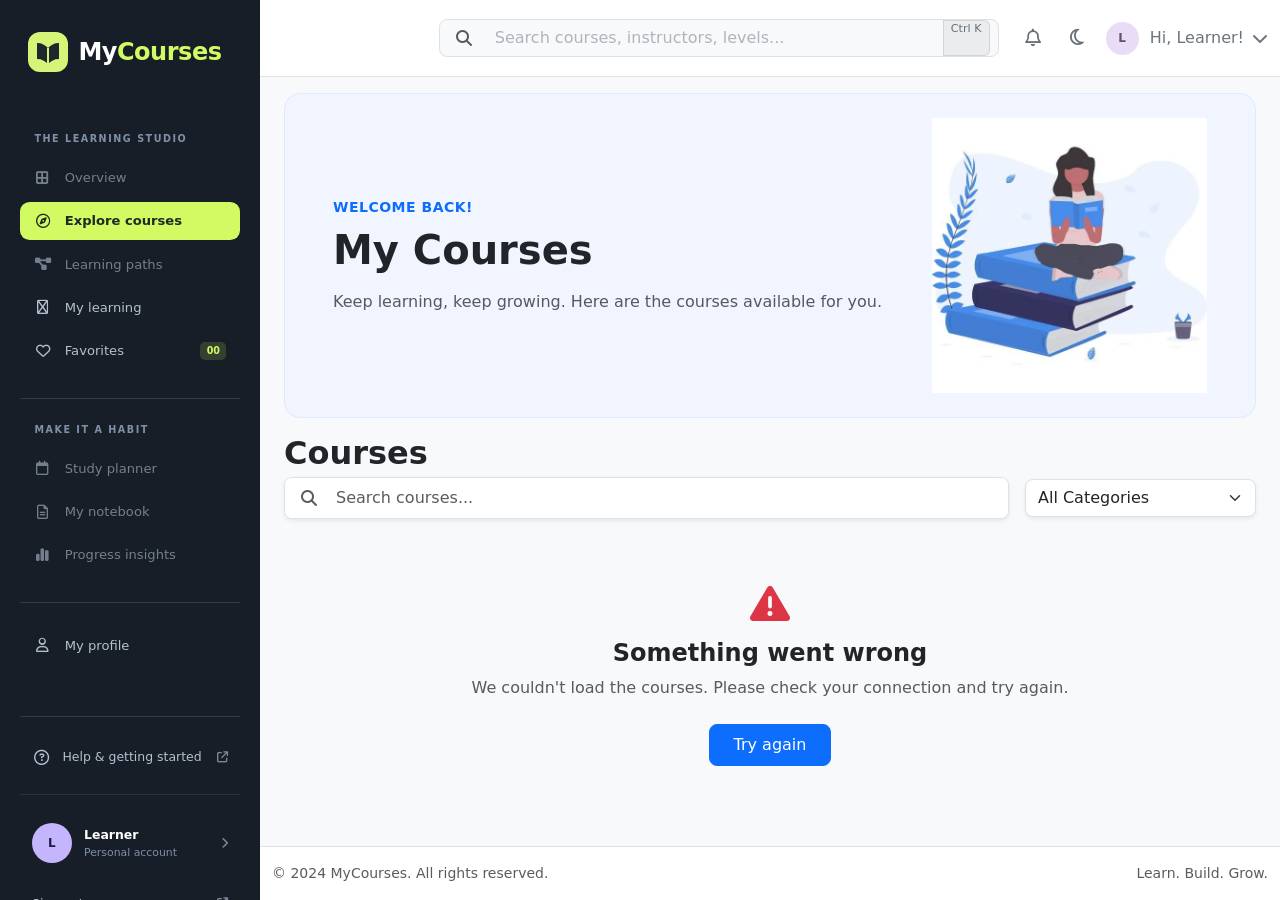
==== commit c3defee0: "search" ====
--- a/index.html
+++ b/index.html
@@ -20,9 +20,6 @@
         }
     })();
 </script>
-    <script src="js/auth-storage.js"></script>
-    <script src="js/auth-api.js"></script>
-    <script src="js/auth-guard.js"></script>
     <link href="https://cdn.jsdelivr.net/npm/bootstrap@5.3.2/dist/css/bootstrap.min.css" rel="stylesheet">
     <link rel="stylesheet" href="https://cdnjs.cloudflare.com/ajax/libs/font-awesome/6.4.0/css/all.min.css">
     <link rel="stylesheet" href="css/style.css">
@@ -59,6 +56,7 @@
                                        class="form-control border-0 shadow-none bg-transparent"
                                        placeholder="Search courses, instructors, levels..."
                                        aria-label="Global search">
+                                <kbd class="header-search-badge">Ctrl K</kbd>
                             </div>
                         </div>
 
--- a/css/style.css
+++ b/css/style.css
@@ -299,20 +299,21 @@
 
 @media (min-width: 768px) {
     .header-search {
-        flex: 0 1 480px;
+        flex: 0 1 560px;
         margin-left: auto;
-        max-width: 480px;
+        max-width: 560px;
     }
 }
 
 .header-search .input-group {
+    height: 38px;
     transition: background-color 0.2s ease, border-color 0.2s ease;
 }
 
 .header-search .input-group:focus-within {
     background-color: #fff !important;
-    border-color: #0d6efd !important;
-    box-shadow: 0 0 0 0.15rem rgba(13, 110, 253, 0.15);
+    border-color: var(--app-green) !important;
+    box-shadow: 0 0 0 0.15rem rgba(196, 229, 56, 0.15);
 }
 
 .header-search .form-control::placeholder {
@@ -322,6 +323,23 @@
 .header-search .form-control:focus {
     box-shadow: none;
     border-color: transparent;
+}
+
+/* Header search badge (Ctrl K) */
+/* NOTE: reference design has a dark header; current header is light.
+   Header theming is FED-38, not this task. */
+.header-search-badge {
+    background: rgba(0, 0, 0, 0.05);
+    border: 1px solid rgba(0, 0, 0, 0.1);
+    border-radius: 6px;
+    color: var(--app-muted);
+    font-family: inherit;
+    font-size: 0.7rem;
+    font-weight: 500;
+    padding: 0.15rem 0.45rem;
+    margin: 0 0.5rem 0 0.25rem;
+    line-height: 1;
+    white-space: nowrap;
 }
 
 /* ==========================================================================
@@ -476,12 +494,6 @@
         flex: 1 1 auto;
     }
 }
-
-@media (max-width: 767.98px) {
-    .app-icon-btn {
-        display: none;
-    }
-}
 /* ==========================================================================
    Skeleton Loading
    ========================================================================== */
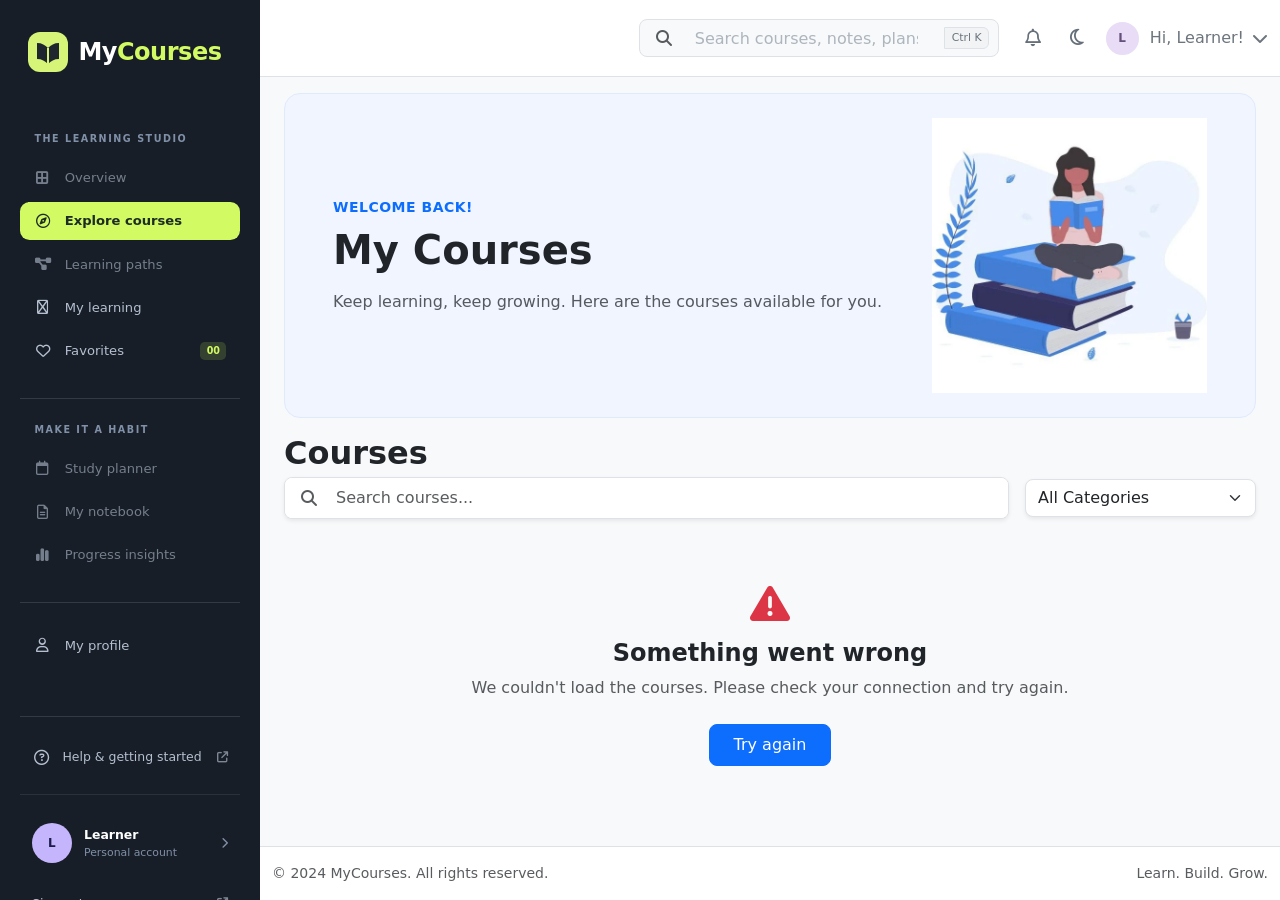
==== commit bf9a3961: "search" ====
--- a/index.html
+++ b/index.html
@@ -54,7 +54,7 @@
                                 </span>
                                 <input type="search"
                                        class="form-control border-0 shadow-none bg-transparent"
-                                       placeholder="Search courses, instructors, levels..."
+                                       placeholder="Search courses, notes, plans..."
                                        aria-label="Global search">
                                 <kbd class="header-search-badge">Ctrl K</kbd>
                             </div>
--- a/css/style.css
+++ b/css/style.css
@@ -299,15 +299,24 @@
 
 @media (min-width: 768px) {
     .header-search {
-        flex: 0 1 560px;
+        flex: 0 1 360px;
         margin-left: auto;
-        max-width: 560px;
+        max-width: 360px;
     }
 }
 
 .header-search .input-group {
+    align-items: center;
     height: 38px;
     transition: background-color 0.2s ease, border-color 0.2s ease;
+}
+
+.header-search .input-group-text,
+.header-search .form-control {
+    height: 100%;
+    min-height: 0;
+    padding-top: 0;
+    padding-bottom: 0;
 }
 
 .header-search .input-group:focus-within {
@@ -325,23 +334,36 @@
     border-color: transparent;
 }
 
+
 /* Header search badge (Ctrl K) */
-/* NOTE: reference design has a dark header; current header is light.
-   Header theming is FED-38, not this task. */
-.header-search-badge {
-    background: rgba(0, 0, 0, 0.05);
-    border: 1px solid rgba(0, 0, 0, 0.1);
+
+
+.header-search .input-group > .header-search-badge {
+    align-items: center;
+    align-self: center;
+    background: #f1f3f5;
+    border: 1px solid #dee2e6;
     border-radius: 6px;
-    color: var(--app-muted);
+    box-shadow: none;
+    color: #6c757d;
+    display: inline-flex;
+    flex-shrink: 0;
     font-family: inherit;
-    font-size: 0.7rem;
+    font-size: 0.68rem;
     font-weight: 500;
-    padding: 0.15rem 0.45rem;
-    margin: 0 0.5rem 0 0.25rem;
+    height: 22px;
+    justify-content: center;
     line-height: 1;
+    margin: 0 0.55rem 0 0.15rem;
+    min-height: 0;
+    padding: 0 0.4rem;
     white-space: nowrap;
 }
-
+[data-bs-theme="dark"] .header-search .input-group > .header-search-badge {
+    background: #1f2021;
+    border: 1px solid #27292a;
+    color: #8597a7;
+}
 /* ==========================================================================
    App Main Containers
    ========================================================================== */
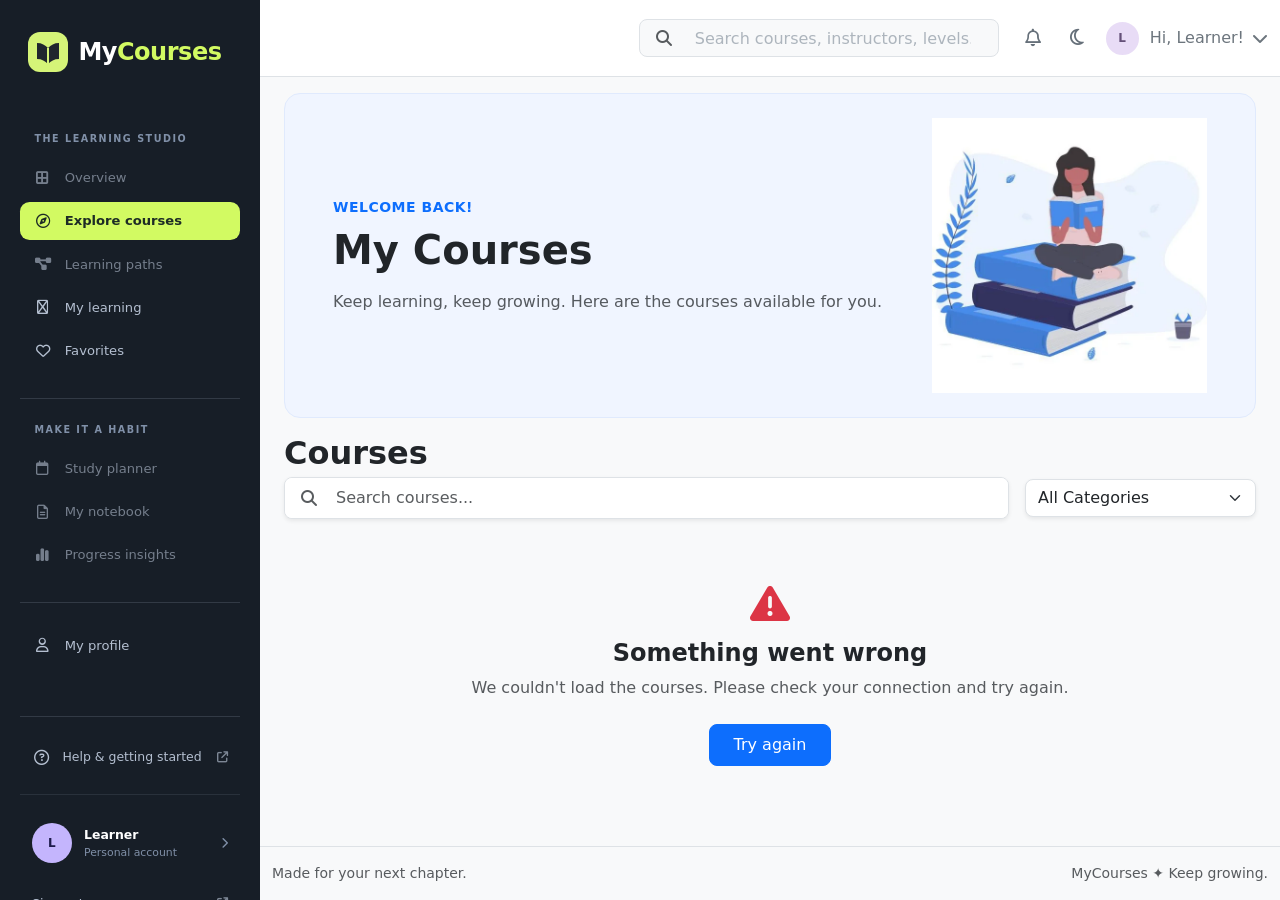
==== commit 51ccaa3d: "FED-30: Refactor shared navigation" ====
--- a/index.html
+++ b/index.html
@@ -32,56 +32,7 @@
         <aside class="sidebar-nav" id="mainSidebar" data-sidebar data-current="explore"></aside>
 
         <div class="app-content">
-            <header class="navbar navbar-light bg-white border-bottom py-3 sticky-top">
-                <div class="container">
-                    <div class="header-container d-flex w-100 align-items-center gap-2 gap-md-3">
-
-                        <button class="navbar-toggler border-0 shadow-none d-md-none flex-shrink-0"
-                                type="button"
-                                data-sidebar-toggle="mainSidebar"
-                                aria-controls="mainSidebar"
-                                aria-expanded="false"
-                                aria-label="Toggle navigation">
-                            <span class="navbar-toggler-icon"></span>
-                        </button>
-
-                        <nav class="app-breadcrumb" data-breadcrumb aria-label="Breadcrumb"></nav>
-
-                        <div class="header-search" dir="ltr">
-                            <div class="input-group rounded-3 overflow-hidden border bg-light">
-                                <span class="input-group-text bg-transparent border-0 ps-3 text-muted">
-                                    <i class="fa-solid fa-magnifying-glass"></i>
-                                </span>
-                                <input type="search"
-                                       class="form-control border-0 shadow-none bg-transparent"
-                                       placeholder="Search courses, notes, plans..."
-                                       aria-label="Global search">
-                                <kbd class="header-search-badge">Ctrl K</kbd>
-                            </div>
-                        </div>
-
-                        <div class="header-actions">
-                        <button class="app-icon-btn" type="button" aria-label="Notifications">
-                            <i class="fa-regular fa-bell" aria-hidden="true"></i>
-                        </button>
-
-                        <button class="app-theme-toggle" type="button" aria-label="Toggle appearance" data-theme-toggle>
-    <i class="fa-regular fa-moon theme-toggle-moon" aria-hidden="true"></i>
-    <i class="fa-solid fa-sun theme-toggle-sun" aria-hidden="true"></i>
-</button>
-
-                            <div class="profile-section d-flex align-items-center gap-2 cursor-pointer flex-shrink-0">
-                                <div class="avatar-icon">
-                                    <span class="avatar-initials" id="header-avatar">L</span>
-                                </div>
-                                <span class="fw-medium text-secondary fs-6 d-none d-lg-inline" id="header-greeting-name">Hi, Learner!</span>
-                                <i class="fa-solid fa-chevron-down text-secondary fs-6 d-none d-lg-inline"></i>
-                            </div>
-                        </div>
-
-                    </div>
-                </div>
-            </header>
+            <header id="appHeader" data-header data-page="explore" data-has-bell="true"></header>
 
             <main class="app-main">
                 <section class="container my-3">
@@ -146,12 +97,7 @@
                 </section>
             </main>
 
-            <footer class="bg-white border-top py-3 mt-auto">
-                <div class="container d-flex flex-column flex-md-row justify-content-between align-items-center gap-2">
-                    <span class="text-muted small">&copy; 2024 MyCourses. All rights reserved.</span>
-                    <span class="text-muted small">Learn. Build. Grow.</span>
-                </div>
-            </footer>
+            <footer id="appFooter" data-footer data-variant="standard"></footer>
         </div>
     </div>
 
@@ -203,14 +149,15 @@
         </div>
     </div>
 
-    <script src="https://cdn.jsdelivr.net/npm/bootstrap@5.3.2/dist/js/bootstrap.bundle.min.js"></script>
-    <script src="js/theme.js"></script>
-    <script src="js/api.js"></script>
-    <script src="js/profile-storage.js"></script>
-    <script src="js/navigation.js"></script>
-    <script src="js/course-card.js"></script>
-    <script src="js/favorites-storage.js"></script>
-    <script src="js/courses-api.js"></script>
-    <script src="js/script.js"></script>
+    <script defer src="https://cdn.jsdelivr.net/npm/bootstrap@5.3.2/dist/js/bootstrap.bundle.min.js"></script>
+    <script defer src="js/theme.js"></script>
+    <script defer src="js/api.js"></script>
+    <script defer src="js/profile-storage.js"></script>
+    <script defer src="js/shell.js"></script>
+    <script defer src="js/navigation.js"></script>
+    <script defer src="js/course-card.js"></script>
+    <script defer src="js/favorites-storage.js"></script>
+    <script defer src="js/courses-api.js"></script>
+    <script defer src="js/script.js"></script>
 </body>
 </html>
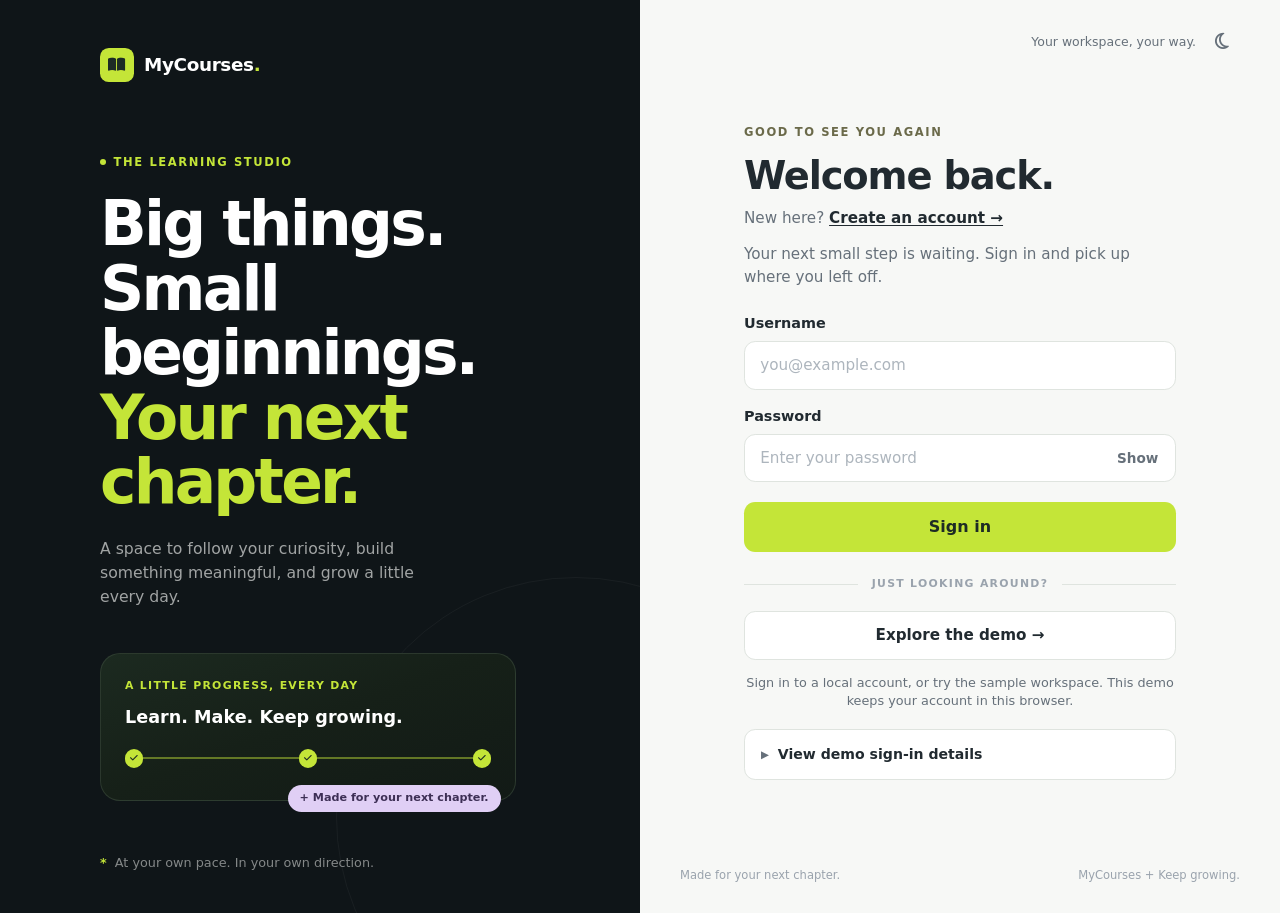
==== commit d92db7ac: "Merge 415967ec6edb83240103ce7d3d2ee10c63292f88 into 54c5c7eb97aef9b9e44dd92c9fd198695b81ab69" ====
--- a/index.html
+++ b/index.html
@@ -20,6 +20,9 @@
         }
     })();
 </script>
+    <script src="js/auth-storage.js"></script>
+    <script src="js/auth-api.js"></script>
+    <script src="js/auth-guard.js"></script>
     <link href="https://cdn.jsdelivr.net/npm/bootstrap@5.3.2/dist/css/bootstrap.min.css" rel="stylesheet">
     <link rel="stylesheet" href="https://cdnjs.cloudflare.com/ajax/libs/font-awesome/6.4.0/css/all.min.css">
     <link rel="stylesheet" href="css/style.css">
@@ -32,7 +35,55 @@
         <aside class="sidebar-nav" id="mainSidebar" data-sidebar data-current="explore"></aside>
 
         <div class="app-content">
-            <header id="appHeader" data-header data-page="explore" data-has-bell="true"></header>
+            <header class="navbar navbar-light bg-white border-bottom py-3 sticky-top">
+                <div class="container">
+                    <div class="header-container d-flex w-100 align-items-center gap-2 gap-md-3">
+
+                        <button class="navbar-toggler border-0 shadow-none d-md-none flex-shrink-0"
+                                type="button"
+                                data-sidebar-toggle="mainSidebar"
+                                aria-controls="mainSidebar"
+                                aria-expanded="false"
+                                aria-label="Toggle navigation">
+                            <span class="navbar-toggler-icon"></span>
+                        </button>
+
+                        <nav class="app-breadcrumb" data-breadcrumb aria-label="Breadcrumb"></nav>
+
+                        <div class="header-search" dir="ltr">
+                            <div class="input-group rounded-3 overflow-hidden border bg-light">
+                                <span class="input-group-text bg-transparent border-0 ps-3 text-muted">
+                                    <i class="fa-solid fa-magnifying-glass"></i>
+                                </span>
+                                <input type="search"
+                                       class="form-control border-0 shadow-none bg-transparent"
+                                       placeholder="Search courses, instructors, levels..."
+                                       aria-label="Global search">
+                            </div>
+                        </div>
+
+                        <div class="header-actions">
+                        <button class="app-icon-btn" type="button" aria-label="Notifications">
+                            <i class="fa-regular fa-bell" aria-hidden="true"></i>
+                        </button>
+
+                        <button class="app-theme-toggle" type="button" aria-label="Toggle appearance" data-theme-toggle>
+    <i class="fa-regular fa-moon theme-toggle-moon" aria-hidden="true"></i>
+    <i class="fa-solid fa-sun theme-toggle-sun" aria-hidden="true"></i>
+</button>
+
+                            <div class="profile-section d-flex align-items-center gap-2 cursor-pointer flex-shrink-0">
+                                <div class="avatar-icon">
+                                    <span class="avatar-initials" id="header-avatar">L</span>
+                                </div>
+                                <span class="fw-medium text-secondary fs-6 d-none d-lg-inline" id="header-greeting-name">Hi, Learner!</span>
+                                <i class="fa-solid fa-chevron-down text-secondary fs-6 d-none d-lg-inline"></i>
+                            </div>
+                        </div>
+
+                    </div>
+                </div>
+            </header>
 
             <main class="app-main">
                 <section class="container my-3">
@@ -97,7 +148,12 @@
                 </section>
             </main>
 
-            <footer id="appFooter" data-footer data-variant="standard"></footer>
+            <footer class="bg-white border-top py-3 mt-auto">
+                <div class="container d-flex flex-column flex-md-row justify-content-between align-items-center gap-2">
+                    <span class="text-muted small">&copy; 2024 MyCourses. All rights reserved.</span>
+                    <span class="text-muted small">Learn. Build. Grow.</span>
+                </div>
+            </footer>
         </div>
     </div>
 
@@ -149,15 +205,14 @@
         </div>
     </div>
 
-    <script defer src="https://cdn.jsdelivr.net/npm/bootstrap@5.3.2/dist/js/bootstrap.bundle.min.js"></script>
-    <script defer src="js/theme.js"></script>
-    <script defer src="js/api.js"></script>
-    <script defer src="js/profile-storage.js"></script>
-    <script defer src="js/shell.js"></script>
-    <script defer src="js/navigation.js"></script>
-    <script defer src="js/course-card.js"></script>
-    <script defer src="js/favorites-storage.js"></script>
-    <script defer src="js/courses-api.js"></script>
-    <script defer src="js/script.js"></script>
+    <script src="https://cdn.jsdelivr.net/npm/bootstrap@5.3.2/dist/js/bootstrap.bundle.min.js"></script>
+    <script src="js/theme.js"></script>
+    <script src="js/api.js"></script>
+    <script src="js/profile-storage.js"></script>
+    <script src="js/navigation.js"></script>
+    <script src="js/course-card.js"></script>
+    <script src="js/favorites-storage.js"></script>
+    <script src="js/courses-api.js"></script>
+    <script src="js/script.js"></script>
 </body>
 </html>
